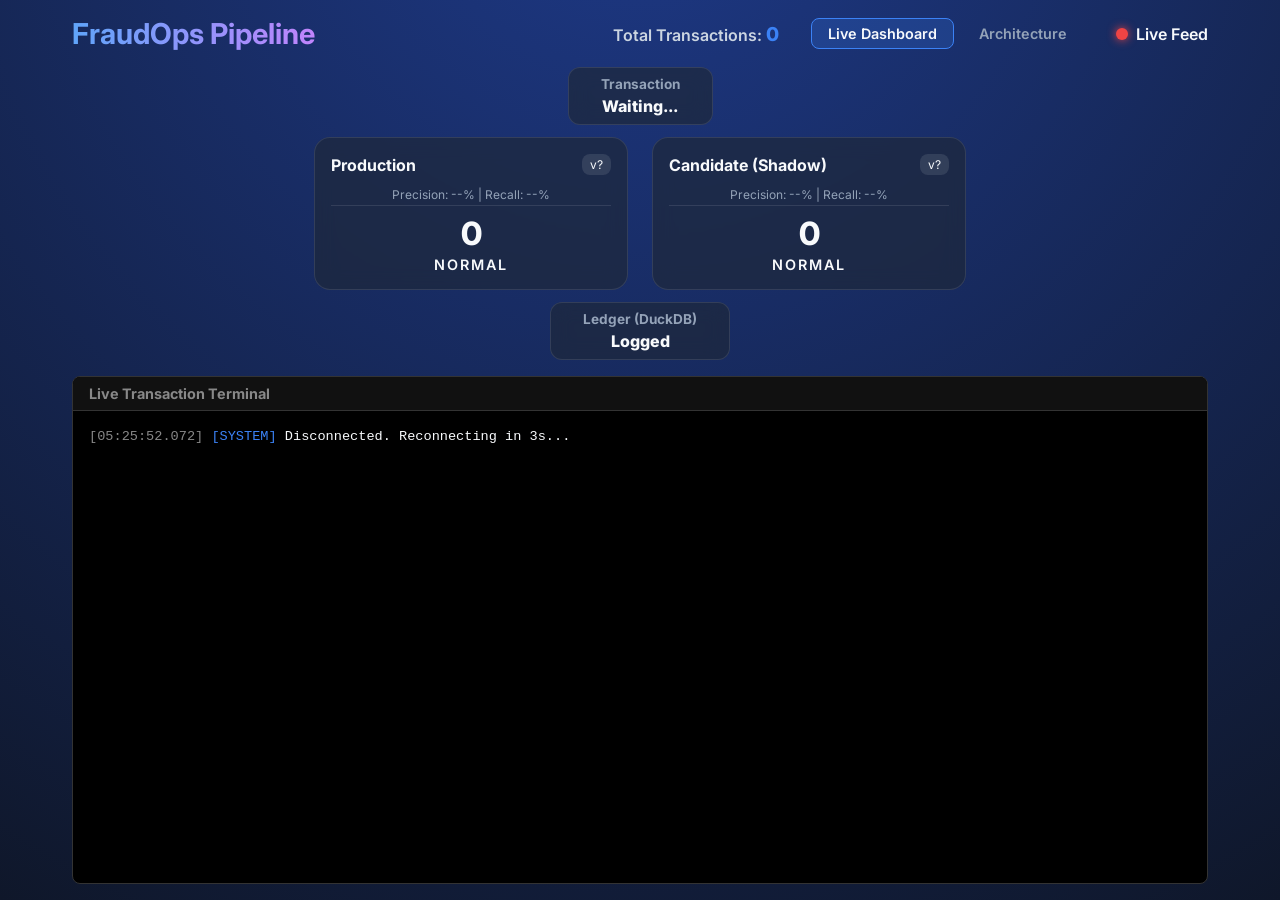
==== dashboard/index.html @ 3cca1b56 "Complete FraudOps MLOps Pipeline - 5 phases + live dashboard + architecture diagram" ====
<!DOCTYPE html>
<html lang="en">
<head>
    <meta charset="UTF-8">
    <title>Fraud Ops - Live Dashboard</title>
    <link rel="stylesheet" href="style.css">
    <link rel="stylesheet" href="architecture.css">
    <link href="https://fonts.googleapis.com/css2?family=Inter:wght@400;600;800&display=swap" rel="stylesheet">
</head>
<body>
    <div class="container">
        <header>
            <h1>FraudOps Pipeline</h1>
            <div class="status-container">
                <div class="tx-count">Total Transactions: <span id="tx-counter">0</span></div>
                <nav class="page-nav">
                    <a href="index.html" class="nav-link active">Live Dashboard</a>
                    <a href="architecture.html" class="nav-link">Architecture</a>
                </nav>
                <div class="status">
                    <div id="connection-status" class="bulb red"></div>
                    <span>Live Feed</span>
                </div>
            </div>
        </header>

        <div class="pipeline">
            <div class="node incoming" id="node-incoming">
                <h3>Transaction</h3>
                <p id="incoming-amount">Waiting...</p>
            </div>
            
            <div class="models-container">
                <div class="model-card production" id="card-production">
                    <div class="model-header">
                        <h3>Production</h3>
                        <span class="version" id="prod-version">v?</span>
                    </div>
                    <div class="model-metrics" id="prod-metrics">Precision: --% | Recall: --%</div>
                    <div class="score" id="prod-score">0</div>
                    <div class="decision" id="prod-decision">Normal</div>
                </div>
                
                <div class="model-card candidate" id="card-candidate">
                    <div class="model-header">
                        <h3>Candidate (Shadow)</h3>
                        <span class="version" id="cand-version">v?</span>
                    </div>
                    <div class="model-metrics" id="cand-metrics">Precision: --% | Recall: --%</div>
                    <div class="score" id="cand-score">0</div>
                    <div class="decision" id="cand-decision">Normal</div>
                </div>
            </div>

            <div class="node database" id="node-database">
                <h3>Ledger (DuckDB)</h3>
                <p>Logged</p>
            </div>
        </div>

        <div class="terminal-container">
            <div class="terminal-header">
                <h3>Live Transaction Terminal</h3>
            </div>
            <div class="terminal" id="terminal">
                <!-- Logs go here -->
            </div>
        </div>
    </div>
    
    <script src="app.js"></script>
</body>
</html>
---- dashboard/style.css ----
:root {
    --bg-color: #0f172a;
    --panel-bg: rgba(30, 41, 59, 0.7);
    --text-color: #f8fafc;
    --accent: #3b82f6;
    --success: #10b981;
    --danger: #ef4444;
    --glass-border: rgba(255, 255, 255, 0.1);
}

body {
    margin: 0;
    padding: 0;
    font-family: 'Inter', sans-serif;
    background-color: var(--bg-color);
    color: var(--text-color);
    background-image: radial-gradient(circle at 50% -20%, #1e3a8a, var(--bg-color));
    height: 100vh;
    overflow: hidden;
}

.container {
    max-width: 1200px;
    margin: 0 auto;
    padding: 1rem 2rem;
    height: 100vh;
    box-sizing: border-box;
    display: flex;
    flex-direction: column;
}

header {
    display: flex;
    justify-content: space-between;
    align-items: center;
    margin-bottom: 1rem;
    flex-shrink: 0;
}

header h1 {
    margin: 0;
    font-size: 1.8rem;
    background: linear-gradient(to right, #60a5fa, #c084fc);
    -webkit-background-clip: text;
    -webkit-text-fill-color: transparent;
}

.status-container {
    display: flex;
    align-items: center;
    gap: 2rem;
}

.tx-count {
    font-size: 1rem;
    font-weight: 600;
    color: #cbd5e1;
}
.tx-count span {
    color: var(--accent);
    font-weight: 800;
    font-size: 1.2rem;
}

.status {
    display: flex;
    align-items: center;
    gap: 0.5rem;
    font-weight: 600;
}

.bulb {
    width: 12px;
    height: 12px;
    border-radius: 50%;
    transition: all 0.3s ease;
}

.bulb.red {
    background-color: var(--danger);
    box-shadow: 0 0 10px var(--danger);
}

.bulb.green {
    background-color: var(--success);
    box-shadow: 0 0 10px var(--success);
}

/* Pipeline */
.pipeline {
    display: flex;
    flex-direction: column;
    align-items: center;
    gap: 0.75rem;
    margin-bottom: 1rem;
    flex-shrink: 0;
}

.node {
    background: var(--panel-bg);
    border: 1px solid var(--glass-border);
    backdrop-filter: blur(10px);
    padding: 0.5rem 2rem;
    border-radius: 0.75rem;
    text-align: center;
    transition: all 0.2s ease;
}

.node h3 {
    margin: 0 0 0.25rem 0;
    color: #94a3b8;
    font-size: 0.85rem;
}

.node p {
    margin: 0;
    font-size: 1rem;
    font-weight: 800;
}

.node.active {
    border-color: var(--accent);
    box-shadow: 0 0 20px rgba(59, 130, 246, 0.5);
    transform: scale(1.05);
}

.models-container {
    display: flex;
    gap: 1.5rem;
    width: 100%;
    justify-content: center;
}

.model-card {
    background: var(--panel-bg);
    border: 1px solid var(--glass-border);
    backdrop-filter: blur(10px);
    padding: 1rem;
    border-radius: 1rem;
    width: 280px;
    text-align: center;
    transition: all 0.3s ease;
}

.model-header {
    display: flex;
    justify-content: space-between;
    align-items: center;
    margin-bottom: 0.5rem;
}

.model-header h3 {
    margin: 0;
    font-size: 1rem;
}

.model-metrics {
    font-size: 0.75rem;
    color: #94a3b8;
    margin-bottom: 0.5rem;
    padding: 0.2rem 0;
    border-bottom: 1px solid var(--glass-border);
}

.version {
    background: rgba(255,255,255,0.1);
    padding: 0.2rem 0.5rem;
    border-radius: 0.5rem;
    font-size: 0.75rem;
}

.score {
    font-size: 2rem;
    font-weight: 800;
    margin-bottom: 0.2rem;
}

.decision {
    font-size: 0.9rem;
    font-weight: 600;
    text-transform: uppercase;
    letter-spacing: 2px;
}

/* Prediction States */
.model-card.fraud {
    border-color: var(--danger);
    box-shadow: 0 0 20px rgba(239, 68, 68, 0.3);
}

.model-card.fraud .decision {
    color: var(--danger);
}

.model-card.normal {
    border-color: var(--success);
    box-shadow: 0 0 20px rgba(16, 185, 129, 0.2);
}

.model-card.normal .decision {
    color: var(--success);
}

/* Terminal */
.terminal-container {
    background: #000;
    border: 1px solid #333;
    border-radius: 0.5rem;
    overflow: hidden;
    flex: 1; 
    display: flex;
    flex-direction: column;
    min-height: 0;
}

.terminal-header {
    background: #111;
    padding: 0.5rem 1rem;
    border-bottom: 1px solid #333;
    flex-shrink: 0;
}

.terminal-header h3 {
    margin: 0;
    font-size: 0.9rem;
    color: #888;
}

.terminal {
    flex: 1; 
    padding: 1rem;
    overflow-y: auto; 
    font-family: 'Courier New', Courier, monospace;
    font-size: 0.85rem;
    line-height: 1.5;
}

.log-line {
    margin-bottom: 0.2rem;
}

.log-time {
    color: #888;
}

.log-id {
    color: #3b82f6;
}

.log-fraud {
    color: var(--danger);
    font-weight: bold;
}
.log-normal {
    color: var(--success);
}
---- dashboard/architecture.css ----
/* ============================================
   Navigation (shared by both pages)
   ============================================ */
.page-nav {
    display: flex;
    gap: 0.5rem;
}

.nav-link {
    text-decoration: none;
    color: #94a3b8;
    font-weight: 600;
    font-size: 0.9rem;
    padding: 0.4rem 1rem;
    border-radius: 0.5rem;
    border: 1px solid transparent;
    transition: all 0.2s ease;
}

.nav-link:hover {
    color: var(--text-color);
    border-color: var(--glass-border);
}

.nav-link.active {
    color: var(--text-color);
    background: rgba(59, 130, 246, 0.2);
    border-color: var(--accent);
}

/* ============================================
   Architecture Page
   ============================================ */
.arch-container {
    width: 100%;
    margin: 0 auto;
    padding: 0.5rem 1.5rem;
    height: 100vh;
    box-sizing: border-box;
    display: flex;
    flex-direction: column;
}

.arch-body {
    flex: 1;
    display: flex;
    flex-direction: column;
    justify-content: center;
    position: relative;
    min-height: 0;
}

/* ============================================
   SVG Lines Layer
   ============================================ */
.flow-svg {
    position: absolute;
    top: 0;
    left: 0;
    width: 100%;
    height: 100%;
    pointer-events: none;
    z-index: 0;
}

/* ============================================
   Horizontal Flow Layout
   ============================================ */
.horizontal-flow {
    display: flex;
    align-items: center;
    justify-content: center;
    gap: 0;
    position: relative;
    z-index: 1;
    padding: 1rem 0;
}

.flow-col {
    display: flex;
    flex-direction: column;
    align-items: center;
    gap: 0.6rem;
}

.flow-connector {
    color: rgba(59, 130, 246, 0.4);
    font-size: 1.5rem;
    font-weight: 800;
    padding: 0 0.4rem;
    flex-shrink: 0;
    transition: color 0.3s ease;
}

.flow-connector.active {
    color: var(--accent);
    text-shadow: 0 0 10px var(--accent);
}

/* ============================================
   Nodes - Base
   ============================================ */
.arch-node {
    background: var(--panel-bg);
    border: 1px solid var(--glass-border);
    backdrop-filter: blur(12px);
    border-radius: 0.6rem;
    padding: 0.5rem 0.8rem;
    text-align: center;
    cursor: pointer;
    transition: all 0.3s ease;
    position: relative;
    min-width: 100px;
    width: 120px;
}

.arch-node:hover {
    transform: translateY(-3px);
    box-shadow: 0 6px 20px rgba(0,0,0,0.3);
}

.arch-icon {
    font-size: 1.3rem;
    margin-bottom: 0.15rem;
}

.arch-label {
    font-weight: 800;
    font-size: 0.75rem;
    margin-bottom: 0.05rem;
}

.arch-desc {
    font-size: 0.6rem;
    color: #94a3b8;
}

.step-badge {
    position: absolute;
    top: -6px;
    right: -6px;
    background: var(--accent);
    color: #fff;
    font-size: 0.55rem;
    font-weight: 800;
    width: 18px;
    height: 18px;
    border-radius: 50%;
    display: flex;
    align-items: center;
    justify-content: center;
    box-shadow: 0 0 6px rgba(59, 130, 246, 0.5);
}

/* ============================================
   Node Type Colors
   ============================================ */

/* Source - Blue */
.source-node {
    border-color: rgba(59, 130, 246, 0.3);
}

/* Gateway - Blue */
.gateway-node {
    border-color: rgba(59, 130, 246, 0.3);
}

/* Production Model - RED for decision/fraud detection */
.decision-node {
    border-color: rgba(239, 68, 68, 0.4);
    background: rgba(239, 68, 68, 0.08);
}

.decision-node .step-badge {
    background: var(--danger);
}

/* Candidate - Dashed, orange tint */
.shadow-node {
    border-style: dashed;
    border-color: rgba(251, 146, 60, 0.4);
    background: rgba(251, 146, 60, 0.06);
}

.shadow-node .step-badge {
    background: #f97316;
}

/* Database - Amber */
.db-node {
    border-color: rgba(245, 158, 11, 0.4);
    background: rgba(245, 158, 11, 0.08);
}

.db-node .step-badge {
    background: #f59e0b;
}

/* Ops - Teal */
.ops-node {
    border-color: rgba(20, 184, 166, 0.3);
    background: rgba(20, 184, 166, 0.06);
}

.ops-node .step-badge {
    background: #14b8a6;
}

/* Judge - Red (makes the final call) */
.judge-node {
    border-color: rgba(239, 68, 68, 0.4);
    background: rgba(239, 68, 68, 0.08);
}

.judge-node .step-badge {
    background: var(--danger);
}

/* MLflow Registry - Purple */
.registry-node {
    border-color: rgba(139, 92, 246, 0.4);
    background: rgba(139, 92, 246, 0.1);
}

.registry-node .step-badge {
    background: #8b5cf6;
}

/* ============================================
   Glow States
   ============================================ */
.arch-node.glow {
    border-color: var(--accent) !important;
    box-shadow: 0 0 25px rgba(59, 130, 246, 0.5);
    transform: scale(1.08);
}

.arch-node.glow-red {
    border-color: var(--danger) !important;
    box-shadow: 0 0 25px rgba(239, 68, 68, 0.5);
    transform: scale(1.08);
}

.arch-node.glow-green {
    border-color: var(--success) !important;
    box-shadow: 0 0 25px rgba(16, 185, 129, 0.5);
    transform: scale(1.08);
}

/* ============================================
   Return Arrow Label
   ============================================ */
.return-label {
    text-align: center;
    font-size: 0.7rem;
    color: rgba(139, 92, 246, 0.6);
    font-weight: 600;
    padding: 0.3rem 0;
    letter-spacing: 0.5px;
}

/* ============================================
   Step Explanation Panel
   ============================================ */
.step-panel {
    flex-shrink: 0;
    background: var(--panel-bg);
    border: 1px solid var(--glass-border);
    backdrop-filter: blur(12px);
    border-radius: 0.6rem;
    padding: 0.7rem 1.2rem;
    margin-top: 0.3rem;
    transition: all 0.3s ease;
}

.step-panel-title {
    font-weight: 800;
    font-size: 0.85rem;
    margin-bottom: 0.2rem;
    color: var(--accent);
}

.step-panel-text {
    font-size: 0.75rem;
    color: #cbd5e1;
    line-height: 1.5;
}
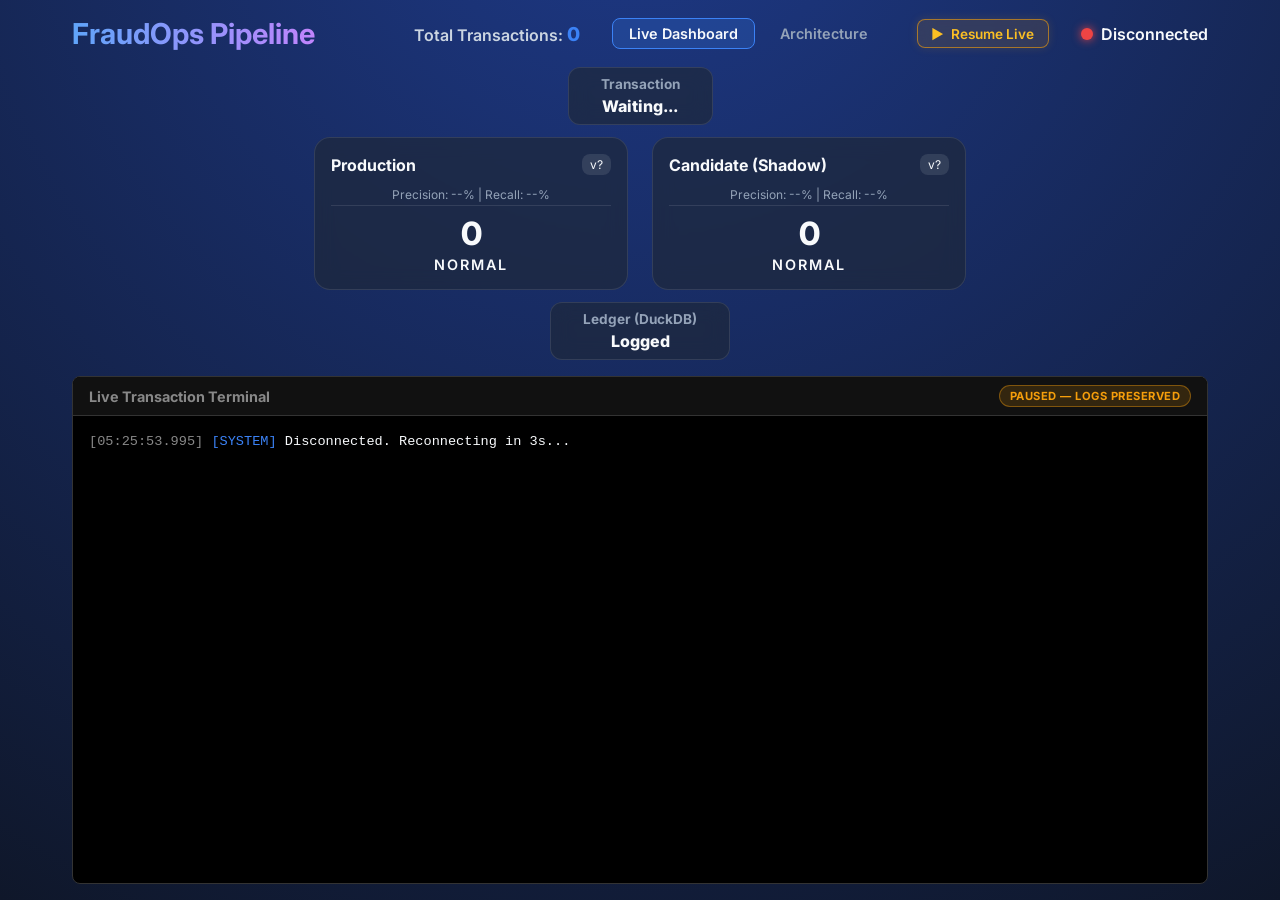
==== commit 27e48f16: "feat: pause live transaction checks by default, preserve log history from DB - simulator_paused = Tr" ====
--- a/dashboard/index.html
+++ b/dashboard/index.html
@@ -17,9 +17,13 @@
                     <a href="index.html" class="nav-link active">Live Dashboard</a>
                     <a href="architecture.html" class="nav-link">Architecture</a>
                 </nav>
+                <button id="btn-pause-toggle" class="btn-pause paused" title="Toggle live transaction checks">
+                    <span id="pause-icon">▶</span>
+                    <span id="pause-text">Resume Live</span>
+                </button>
                 <div class="status">
-                    <div id="connection-status" class="bulb red"></div>
-                    <span>Live Feed</span>
+                    <div id="connection-status" class="bulb amber"></div>
+                    <span id="feed-status-text">Feed Paused</span>
                 </div>
             </div>
         </header>
@@ -61,6 +65,7 @@
         <div class="terminal-container">
             <div class="terminal-header">
                 <h3>Live Transaction Terminal</h3>
+                <span id="terminal-badge" class="terminal-badge paused">PAUSED — LOGS PRESERVED</span>
             </div>
             <div class="terminal" id="terminal">
                 <!-- Logs go here -->
--- a/dashboard/style.css
+++ b/dashboard/style.css
@@ -84,6 +84,57 @@
 .bulb.green {
     background-color: var(--success);
     box-shadow: 0 0 10px var(--success);
+}
+
+.bulb.amber {
+    background-color: #f59e0b;
+    box-shadow: 0 0 10px #f59e0b;
+}
+
+.btn-pause {
+    display: inline-flex;
+    align-items: center;
+    gap: 0.45rem;
+    padding: 0.35rem 0.85rem;
+    border-radius: 0.5rem;
+    font-size: 0.85rem;
+    font-weight: 600;
+    font-family: inherit;
+    cursor: pointer;
+    background: rgba(30, 41, 59, 0.8);
+    color: var(--text-color);
+    border: 1px solid var(--glass-border);
+    backdrop-filter: blur(8px);
+    transition: all 0.2s ease;
+    user-select: none;
+}
+
+.btn-pause:hover {
+    transform: translateY(-1px);
+}
+
+.btn-pause.paused {
+    border-color: rgba(245, 158, 11, 0.6);
+    color: #fbbf24;
+    background: rgba(245, 158, 11, 0.12);
+    box-shadow: 0 0 10px rgba(245, 158, 11, 0.15);
+}
+
+.btn-pause.paused:hover {
+    background: rgba(245, 158, 11, 0.22);
+    box-shadow: 0 0 14px rgba(245, 158, 11, 0.35);
+}
+
+.btn-pause.live {
+    border-color: rgba(16, 185, 129, 0.6);
+    color: #34d399;
+    background: rgba(16, 185, 129, 0.12);
+    box-shadow: 0 0 10px rgba(16, 185, 129, 0.15);
+}
+
+.btn-pause.live:hover {
+    background: rgba(16, 185, 129, 0.22);
+    box-shadow: 0 0 14px rgba(16, 185, 129, 0.35);
 }
 
 /* Pipeline */
@@ -218,12 +269,36 @@
     padding: 0.5rem 1rem;
     border-bottom: 1px solid #333;
     flex-shrink: 0;
+    display: flex;
+    justify-content: space-between;
+    align-items: center;
 }
 
 .terminal-header h3 {
     margin: 0;
     font-size: 0.9rem;
     color: #888;
+}
+
+.terminal-badge {
+    font-size: 0.7rem;
+    font-weight: 700;
+    letter-spacing: 0.5px;
+    padding: 0.2rem 0.6rem;
+    border-radius: 9999px;
+    text-transform: uppercase;
+}
+
+.terminal-badge.paused {
+    background: rgba(245, 158, 11, 0.15);
+    color: #f59e0b;
+    border: 1px solid rgba(245, 158, 11, 0.4);
+}
+
+.terminal-badge.live {
+    background: rgba(16, 185, 129, 0.15);
+    color: #10b981;
+    border: 1px solid rgba(16, 185, 129, 0.4);
 }
 
 .terminal {
